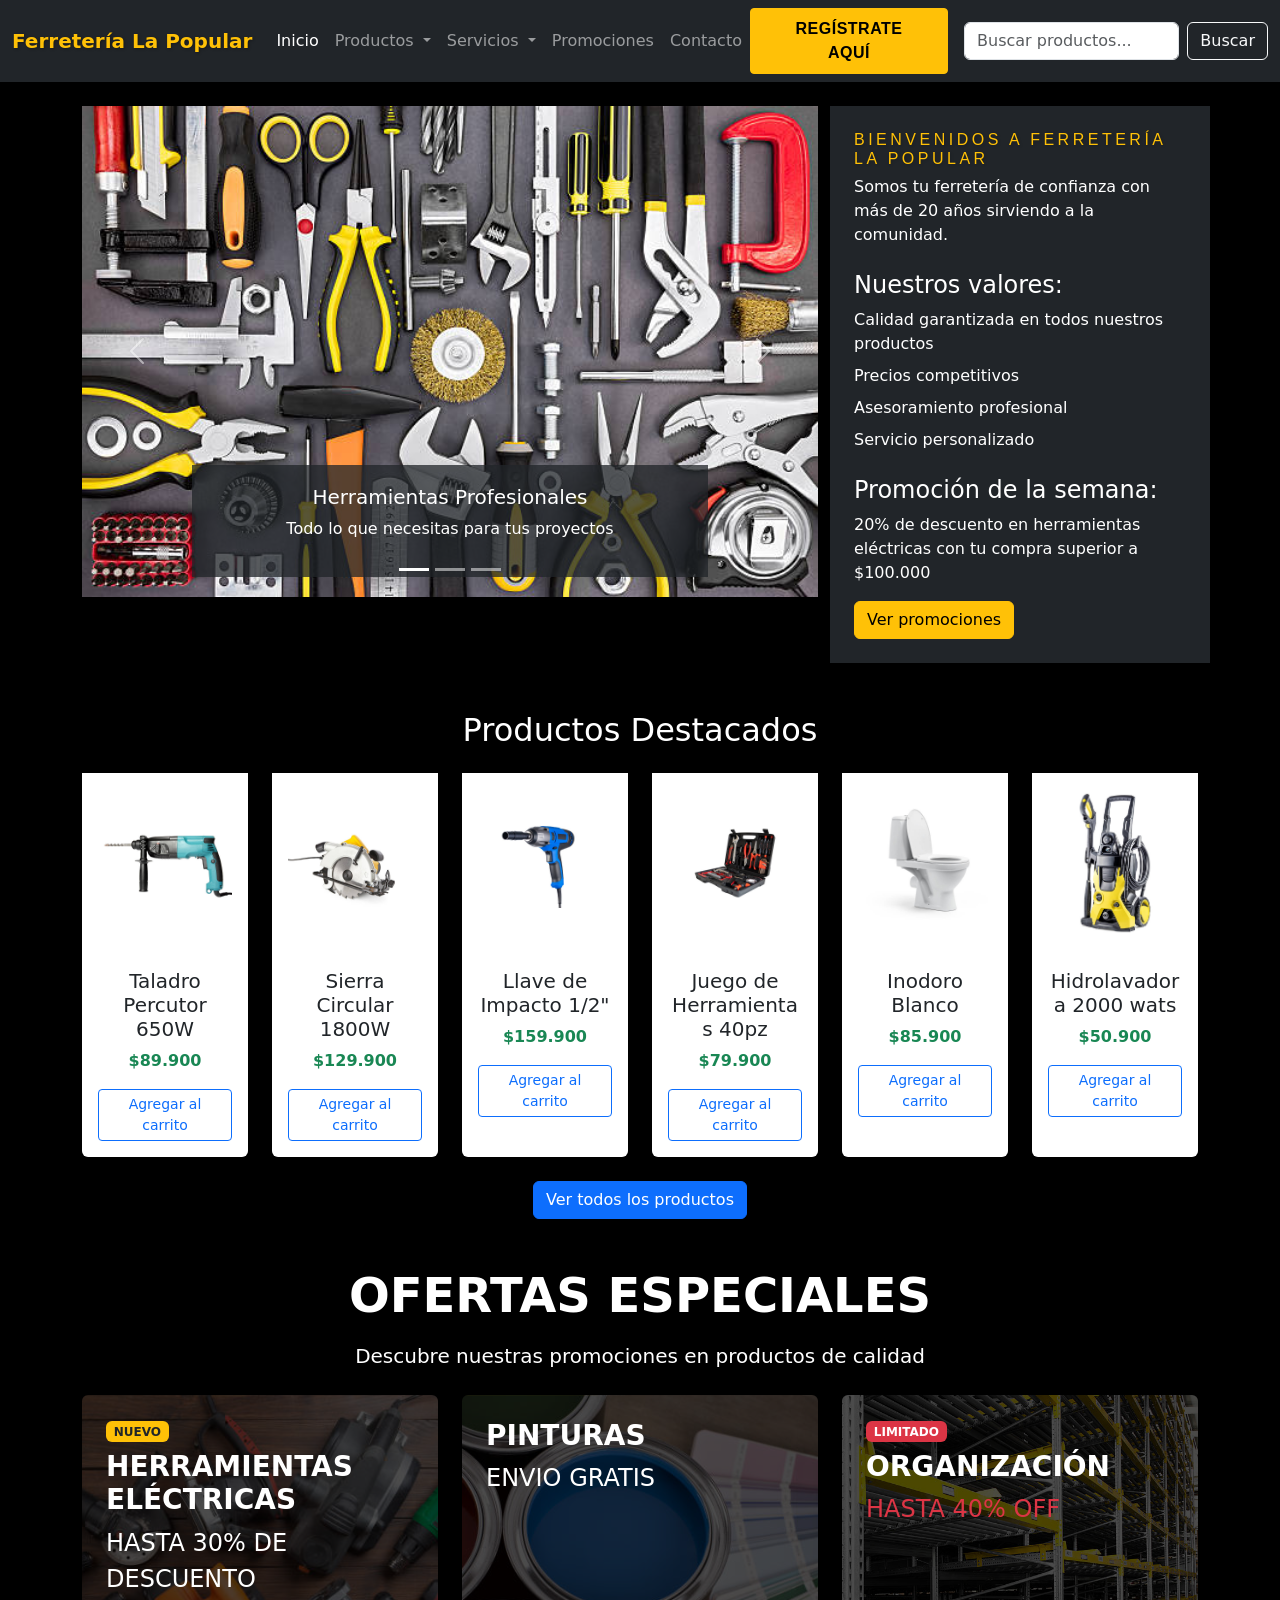
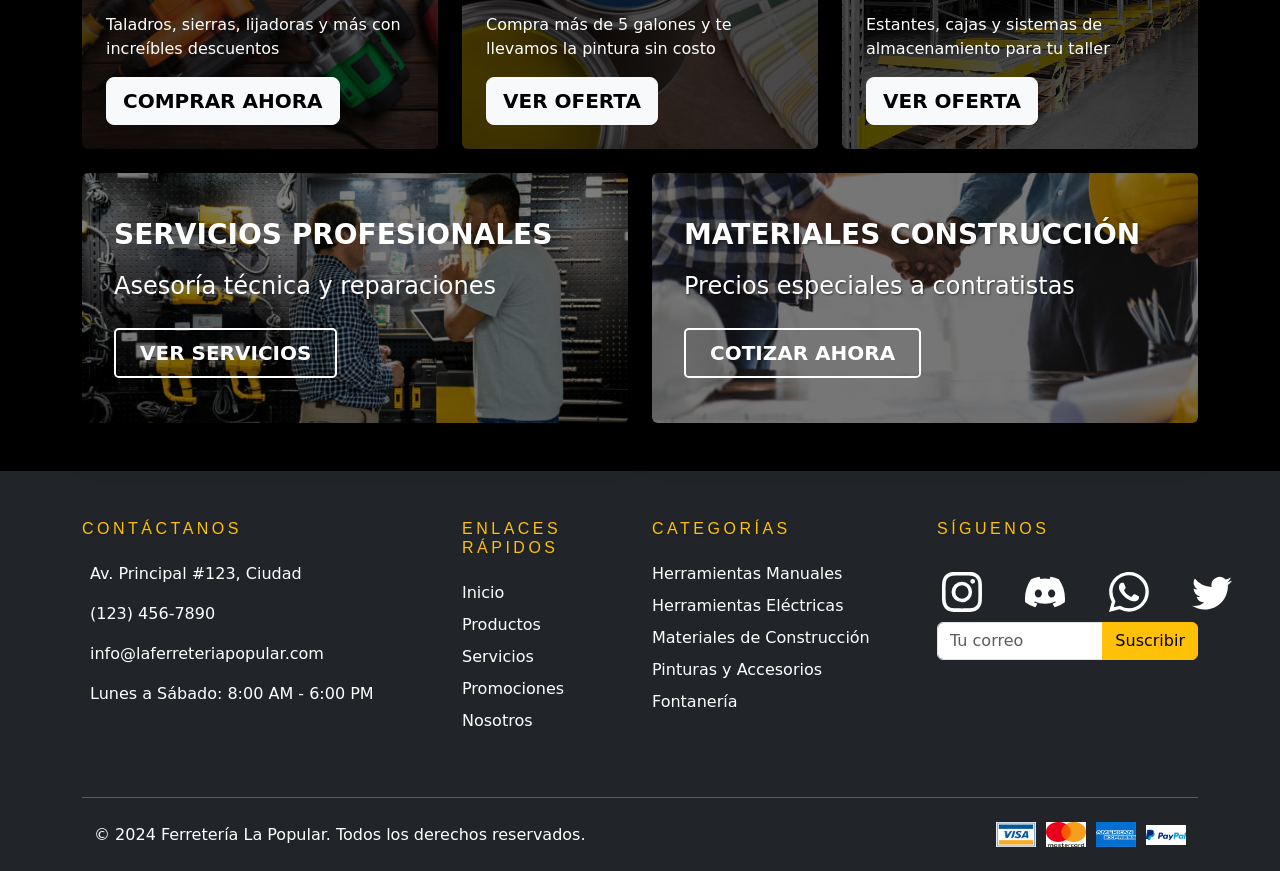
==== index.html @ 225c8e76 "mi primera pagina de ferreteria popular" ====
<!DOCTYPE html>
<html lang="en">
<head>
    <meta charset="UTF-8">
    <meta name="viewport" content="width=device-width, initial-scale=1.0">
    <title>Ferremateriales La Popular</title>
    <link href="https://cdn.jsdelivr.net/npm/bootstrap@5.3.3/dist/css/bootstrap.min.css" rel="stylesheet" integrity="sha384-QWTKZyjpPEjISv5WaRU9OFeRpok6YctnYmDr5pNlyT2bRjXh0JMhjY6hW+ALEwIH" crossorigin="anonymous">
    <link rel="stylesheet" href="./style.css">

</head>
<body style="background-color: #000000; color: #ffffff;"></body>
    <nav class="navbar navbar-expand-lg navbar-dark bg-dark">
        <div class="container-fluid">
            <a class="navbar-brand" href="#">Ferretería La Popular</a>
            <button class="navbar-toggler" type="button" data-bs-toggle="collapse" data-bs-target="#navbarSupportedContent" aria-controls="navbarSupportedContent" aria-expanded="false" aria-label="Toggle navigation">
                <span class="navbar-toggler-icon"></span>
            </button>
            <div class="collapse navbar-collapse" id="navbarSupportedContent">
                <ul class="navbar-nav me-auto mb-2 mb-lg-0">
                    <li class="nav-item">
                        <a class="nav-link active" aria-current="page" href="#">Inicio</a>
                    </li>
                    <li class="nav-item dropdown">
                        <a class="nav-link dropdown-toggle" href="#" role="button" data-bs-toggle="dropdown" aria-expanded="false">
                            Productos
                        </a>
                        <ul class="dropdown-menu">
                            <li><a class="dropdown-item" href="#">Herramientas manuales</a></li>
                            <li><a class="dropdown-item" href="#">Herramientas eléctricas</a></li>
                            <li><a class="dropdown-item" href="#">Materiales de construcción</a></li>
                            <li><hr class="dropdown-divider"></li>
                            <li><a class="dropdown-item" href="#">Pinturas</a></li>
                            <li><a class="dropdown-item" href="#">Fontanería</a></li>
                            <li><a class="dropdown-item" href="#">Electricidad</a></li>
                        </ul>
                    </li>
                    <li class="nav-item dropdown">
                        <a class="nav-link dropdown-toggle" href="#" role="button" data-bs-toggle="dropdown" aria-expanded="false">
                            Servicios
                        </a>
                        <ul class="dropdown-menu">
                            <li><a class="dropdown-item" href="#">Asesoramiento técnico</a></li>
                            <li><a class="dropdown-item" href="#">Corte de materiales</a></li>
                            <li><a class="dropdown-item" href="#">Entrega a domicilio</a></li>
                        </ul>
                    </li>
                    <li class="nav-item">
                        <a class="nav-link" href="#">Promociones</a>
                    </li>
                    <li class="nav-item">
                        <a class="nav-link" href="#">Contacto</a>
                    </li>
                </ul>
                <a href="./registro.html" class="btn-registro me-3">Regístrate aquí</a>
                <form class="d-flex" role="search">
                    <input class="form-control me-2" type="search" placeholder="Buscar productos..." aria-label="Search">
                    <button class="btn btn-outline-light" type="submit">Buscar</button>
                    
                </form>
            </div>
        </div>
    </nav>

    <div class="container mt-4">
        <div class="row">
            <div class="col-lg-8">
                <div id="ferreteriaCarousel" class="carousel slide" data-bs-ride="carousel">
                    <div class="carousel-indicators">
                        <button type="button" data-bs-target="#ferreteriaCarousel" data-bs-slide-to="0" class="active"></button>
                        <button type="button" data-bs-target="#ferreteriaCarousel" data-bs-slide-to="1"></button>
                        <button type="button" data-bs-target="#ferreteriaCarousel" data-bs-slide-to="2"></button>
                    </div>
                    <div class="carousel-inner">
                        <div class="carousel-item active">
                            <img src="./Img/img 2.jpg" class="d-block w-100" alt="Herramientas profesionales">
                            <div class="carousel-caption d-none d-md-block bg-dark bg-opacity-75">
                                <h5>Herramientas Profesionales</h5>
                                <p>Todo lo que necesitas para tus proyectos</p>
                            </div>
                        </div>
                        <div class="carousel-item">
                            <img src="./Img/img 3.jpg" class="d-block w-100" alt="Materiales de construcción">
                            <div class="carousel-caption d-none d-md-block bg-dark bg-opacity-75">
                                <h5>Materiales de Calidad</h5>
                                <p>Los mejores precios en materiales para construcción</p>
                            </div>
                        </div>
                        <div class="carousel-item">
                            <img src="./Img/img 1.jpg" class="d-block w-100" alt="Atención al cliente">
                            <div class="carousel-caption d-none d-md-block bg-dark bg-opacity-75">
                                <h5>Asesoría Especializada</h5>
                                <p>Nuestros expertos te guiarán en tu compra</p>
                            </div>
                        </div>
                    </div>
                    <button class="carousel-control-prev" type="button" data-bs-target="#ferreteriaCarousel" data-bs-slide="prev">
                        <span class="carousel-control-prev-icon"></span>
                    </button>
                    <button class="carousel-control-next" type="button" data-bs-target="#ferreteriaCarousel" data-bs-slide="next">
                        <span class="carousel-control-next-icon"></span>
                    </button>
                </div>
            </div>
            

            <div class="col-lg-4 bg-dark text-white p-4">
                <h2 class="text-warning">Bienvenidos a Ferretería La Popular</h2>
                <p>Somos tu ferretería de confianza con más de 20 años sirviendo a la comunidad.</p>
                
                <div class="mt-4">
                    <h4><i class="bi bi-check-circle-fill text-warning"></i> Nuestros valores:</h4>
                    <ul class="list-unstyled">
                        <li class="mb-2"><i class="bi bi-check text-warning"></i> Calidad garantizada en todos nuestros productos</li>
                        <li class="mb-2"><i class="bi bi-check text-warning"></i> Precios competitivos</li>
                        <li class="mb-2"><i class="bi bi-check text-warning"></i> Asesoramiento profesional</li>
                        <li class="mb-2"><i class="bi bi-check text-warning"></i> Servicio personalizado</li>
                    </ul>
                </div>
                
                <div class="mt-4">
                    <h4><i class="bi bi-star-fill text-warning"></i> Promoción de la semana:</h4>
                    <p>20% de descuento en herramientas eléctricas con tu compra superior a $100.000</p>
                    <button class="btn btn-warning">Ver promociones</button>
                </div>
            </div>
        </div>
    </div>


<div class="container my-5">
    <h2 class="text-center mb-4">Productos Destacados</h2>
    <div class="row row-cols-1 row-cols-sm-2 row-cols-md-3 row-cols-lg-4 row-cols-xl-6 g-4">
        <div class="col">
            <div class="card h-100 border-0 shadow-sm">
                <div class="bg-white p-3 text-center" style="height: 180px;">
                    <img src="./Img/img 4.jpg" class="img-fluid h-100" alt="Taladro percutor" style="object-fit: contain;">
                </div>
                <div class="card-body text-center">
                    <h5 class="card-title">Taladro Percutor 650W</h5>
                    <p class="text-success fw-bold">$89.900</p>
                    <button class="btn btn-sm btn-outline-primary">Agregar al carrito</button>
                </div>
            </div>
        </div>


        <div class="col">
            <div class="card h-100 border-0 shadow-sm">
                <div class="bg-white p-3 text-center" style="height: 180px;">
                    <img src="./Img/img 5.jpg" class="img-fluid h-100" alt="Sierra circular" style="object-fit: contain;">
                </div>
                <div class="card-body text-center">
                    <h5 class="card-title">Sierra Circular 1800W</h5>
                    <p class="text-success fw-bold">$129.900</p>
                    <button class="btn btn-sm btn-outline-primary">Agregar al carrito</button>
                </div>
            </div>
        </div>


        <div class="col">
            <div class="card h-100 border-0 shadow-sm">
                <div class="bg-white p-3 text-center" style="height: 180px;">
                    <img src="./Img/img 6.jpg" class="img-fluid h-100" alt="Llave de impacto" style="object-fit: contain;">
                </div>
                <div class="card-body text-center">
                    <h5 class="card-title">Llave de Impacto 1/2"</h5>
                    <p class="text-success fw-bold">$159.900</p>
                    <button class="btn btn-sm btn-outline-primary">Agregar al carrito</button>
                </div>
            </div>
        </div>


        <div class="col">
            <div class="card h-100 border-0 shadow-sm">
                <div class="bg-white p-3 text-center" style="height: 180px;">
                    <img src="./Img/img 7.jpg" class="img-fluid h-100" alt="Juego de herramientas" style="object-fit: contain;">
                </div>
                <div class="card-body text-center">
                    <h5 class="card-title">Juego de Herramientas 40pz</h5>
                    <p class="text-success fw-bold">$79.900</p>
                    <button class="btn btn-sm btn-outline-primary">Agregar al carrito</button>
                </div>
            </div>
        </div>


        <div class="col">
            <div class="card h-100 border-0 shadow-sm">
                <div class="bg-white p-3 text-center" style="height: 180px;">
                    <img src="./Img/img 8.jpg" class="img-fluid h-100" alt="Pintura blanca" style="object-fit: contain;">
                </div>
                <div class="card-body text-center">
                    <h5 class="card-title">Inodoro Blanco</h5>
                    <p class="text-success fw-bold">$85.900</p>
                    <button class="btn btn-sm btn-outline-primary">Agregar al carrito</button>
                </div>
            </div>
        </div>


        <div class="col">
            <div class="card h-100 border-0 shadow-sm">
                <div class="bg-white p-3 text-center" style="height: 180px;">
                    <img src="./Img/img 9.jpg" class="img-fluid h-100" alt="Cinta métrica" style="object-fit: contain;">
                </div>
                <div class="card-body text-center">
                    <h5 class="card-title">Hidrolavadora 2000 wats</h5>
                    <p class="text-success fw-bold">$50.900</p>
                    <button class="btn btn-sm btn-outline-primary">Agregar al carrito</button>
                </div>
            </div>
        </div>
    </div>
    
    <div class="text-center mt-4">
        <button class="btn btn-primary">Ver todos los productos</button>
    </div>
</div>

<div class="container my-5">
    <div class="text-center mb-4">
        <h2 class="titulo-ofertas">Ofertas Especiales</h2>
        <p class="lead">Descubre nuestras promociones en productos de calidad</p>
    </div>


    <div class="row g-4">
        <!-- Oferta 1 -->
        <div class="col-md-6 col-lg-4">
            <div class="card card-herramientas1 h-100 text-white">
                <div class="card-body d-flex flex-column justify-content-between p-4">
                    <div>
                        <span class="badge bg-warning text-dark mb-2">NUEVO</span>
                        <h3 class="fw-bold text-uppercase">Herramientas Eléctricas</h3>
                        <p class="fs-4">HASTA 30% DE DESCUENTO</p>
                    </div>
                    <div>
                        <p class="mb-3">Taladros, sierras, lijadoras y más con increíbles descuentos</p>
                        <a href="#" class="btn btn-light btn-lg text-uppercase fw-bold">Comprar Ahora</a>
                    </div>
                </div>
            </div>
        </div>

        
        <div class="col-md-6 col-lg-4">
            <div class="card card-herramientas2 h-100 text-white">
                <div class="card-body d-flex flex-column justify-content-between p-4">
                    <div>
                        <h3 class="fw-bold text-uppercase">Pinturas</h3>
                        <p class="fs-4">ENVIO GRATIS</p>
                    </div>
                    <div>
                        <p class="mb-3">Compra más de 5 galones y te llevamos la pintura sin costo</p>
                        <a href="#" class="btn btn-light btn-lg text-uppercase fw-bold">Ver Oferta</a>
                    </div>
                </div>
            </div>
        </div>

        
        <div class="col-md-6 col-lg-4">
            <div class="card card-herramientas3 h-100 text-white">
                <div class="card-body d-flex flex-column justify-content-between p-4">
                    <div>
                        <span class="badge bg-danger mb-2">LIMITADO</span>
                        <h3 class="fw-bold text-uppercase">Organización</h3>
                        <p class="fs-4 text-danger">HASTA 40% OFF</p>
                    </div>
                    <div>
                        <p class="mb-3">Estantes, cajas y sistemas de almacenamiento para tu taller</p>
                        <a href="#" class="btn btn-light btn-lg text-uppercase fw-bold">Ver Oferta</a>
                    </div>
                </div>
            </div>
        </div>

        
        <div class="col-md-6 col-lg-6">
            <div class="card card-servicios">
                <div class="card-body">
                    <h3 class="card-title">Servicios Profesionales</h3>
                    <p class="card-text">Asesoría técnica y reparaciones</p>
                    <a href="#" class="card-button">Ver Servicios</a>
                </div>
            </div>
        </div>

        
        <div class="col-md-6 col-lg-6">
            <div class="card card-materiales">
                <div class="card-body">
                    <h3 class="card-title">Materiales Construcción</h3>
                    <p class="card-text">Precios especiales a contratistas</p>
                    <a href="#" class="card-button">Cotizar Ahora</a>
                </div>
            </div>
        </div>
    </div>
</div>


<footer class="bg-dark text-white pt-5 pb-4">
    <div class="container">
        <div class="row">
            <div class="col-md-4 mb-4">
                <h5 class="text-warning mb-4">CONTÁCTANOS</h5>
                <ul class="list-unstyled">
                    <li class="mb-3">
                        <i class="bi bi-geo-alt-fill text-warning me-2"></i>
                        Av. Principal #123, Ciudad
                    </li>
                    <li class="mb-3">
                        <i class="bi bi-telephone-fill text-warning me-2"></i>
                        (123) 456-7890
                    </li>
                    <li class="mb-3">
                        <i class="bi bi-envelope-fill text-warning me-2"></i>
                        info@laferreteriapopular.com
                    </li>
                    <li class="mb-3">
                        <i class="bi bi-clock-fill text-warning me-2"></i>
                        Lunes a Sábado: 8:00 AM - 6:00 PM
                    </li>
                </ul>
            </div>

            
            <div class="col-md-2 mb-4">
                <h5 class="text-warning mb-4">ENLACES RÁPIDOS</h5>
                <ul class="list-unstyled">
                    <li class="mb-2"><a href="#" class="text-white text-decoration-none">Inicio</a></li>
                    <li class="mb-2"><a href="#" class="text-white text-decoration-none">Productos</a></li>
                    <li class="mb-2"><a href="#" class="text-white text-decoration-none">Servicios</a></li>
                    <li class="mb-2"><a href="#" class="text-white text-decoration-none">Promociones</a></li>
                    <li class="mb-2"><a href="#" class="text-white text-decoration-none">Nosotros</a></li>
                </ul>
            </div>

            
            <div class="col-md-3 mb-4">
                <h5 class="text-warning mb-4">CATEGORÍAS</h5>
                <ul class="list-unstyled">
                    <li class="mb-2"><a href="#" class="text-white text-decoration-none">Herramientas Manuales</a></li>
                    <li class="mb-2"><a href="#" class="text-white text-decoration-none">Herramientas Eléctricas</a></li>
                    <li class="mb-2"><a href="#" class="text-white text-decoration-none">Materiales de Construcción</a></li>
                    <li class="mb-2"><a href="#" class="text-white text-decoration-none">Pinturas y Accesorios</a></li>
                    <li class="mb-2"><a href="#" class="text-white text-decoration-none">Fontanería</a></li>
                </ul>
            </div>

           
            <div class="col-md-3 mb-4">
                <h5 class="text-warning mb-4">SÍGUENOS</h5>
                <div class="redsocial">
                    <a class="social-link1">
                        <svg viewBox="0 0 16 16" class="bi bi-instagram" fill="currentColor" height="16" width="16" xmlns="http://www.w3.org/2000/svg" style="color: white"> <path fill="white" d="M8 0C5.829 0 5.556.01 4.703.048 3.85.088 3.269.222 2.76.42a3.917 3.917 0 0 0-1.417.923A3.927 3.927 0 0 0 .42 2.76C.222 3.268.087 3.85.048 4.7.01 5.555 0 5.827 0 8.001c0 2.172.01 2.444.048 3.297.04.852.174 1.433.372 1.942.205.526.478.972.923 1.417.444.445.89.719 1.416.923.51.198 1.09.333 1.942.372C5.555 15.99 5.827 16 8 16s2.444-.01 3.298-.048c.851-.04 1.434-.174 1.943-.372a3.916 3.916 0 0 0 1.416-.923c.445-.445.718-.891.923-1.417.197-.509.332-1.09.372-1.942C15.99 10.445 16 10.173 16 8s-.01-2.445-.048-3.299c-.04-.851-.175-1.433-.372-1.941a3.926 3.926 0 0 0-.923-1.417A3.911 3.911 0 0 0 13.24.42c-.51-.198-1.092-.333-1.943-.372C10.443.01 10.172 0 7.998 0h.003zm-.717 1.442h.718c2.136 0 2.389.007 3.232.046.78.035 1.204.166 1.486.275.373.145.64.319.92.599.28.28.453.546.598.92.11.281.24.705.275 1.485.039.843.047 1.096.047 3.231s-.008 2.389-.047 3.232c-.035.78-.166 1.203-.275 1.485a2.47 2.47 0 0 1-.599.919c-.28.28-.546.453-.92.598-.28.11-.704.24-1.485.276-.843.038-1.096.047-3.232.047s-2.39-.009-3.233-.047c-.78-.036-1.203-.166-1.485-.276a2.478 2.478 0 0 1-.92-.598 2.48 2.48 0 0 1-.6-.92c-.109-.281-.24-.705-.275-1.485-.038-.843-.046-1.096-.046-3.233 0-2.136.008-2.388.046-3.231.036-.78.166-1.204.276-1.486.145-.373.319-.64.599-.92.28-.28.546-.453.92-.598.282-.11.705-.24 1.485-.276.738-.034 1.024-.044 2.515-.045v.002zm4.988 1.328a.96.96 0 1 0 0 1.92.96.96 0 0 0 0-1.92zm-4.27 1.122a4.109 4.109 0 1 0 0 8.217 4.109 4.109 0 0 0 0-8.217zm0 1.441a2.667 2.667 0 1 1 0 5.334 2.667 2.667 0 0 1 0-5.334z"></path> </svg>
                      </a>
                    
                    
                    <a class="social-link3">
                        <svg viewBox="0 0 16 16" class="bi bi-discord" fill="currentColor" height="16" width="16" xmlns="http://www.w3.org/2000/svg" style="color: white"> <path fill="white" d="M13.545 2.907a13.227 13.227 0 0 0-3.257-1.011.05.05 0 0 0-.052.025c-.141.25-.297.577-.406.833a12.19 12.19 0 0 0-3.658 0 8.258 8.258 0 0 0-.412-.833.051.051 0 0 0-.052-.025c-1.125.194-2.22.534-3.257 1.011a.041.041 0 0 0-.021.018C.356 6.024-.213 9.047.066 12.032c.001.014.01.028.021.037a13.276 13.276 0 0 0 3.995 2.02.05.05 0 0 0 .056-.019c.308-.42.582-.863.818-1.329a.05.05 0 0 0-.01-.059.051.051 0 0 0-.018-.011 8.875 8.875 0 0 1-1.248-.595.05.05 0 0 1-.02-.066.051.051 0 0 1 .015-.019c.084-.063.168-.129.248-.195a.05.05 0 0 1 .051-.007c2.619 1.196 5.454 1.196 8.041 0a.052.052 0 0 1 .053.007c.08.066.164.132.248.195a.051.051 0 0 1-.004.085 8.254 8.254 0 0 1-1.249.594.05.05 0 0 0-.03.03.052.052 0 0 0 .003.041c.24.465.515.909.817 1.329a.05.05 0 0 0 .056.019 13.235 13.235 0 0 0 4.001-2.02.049.049 0 0 0 .021-.037c.334-3.451-.559-6.449-2.366-9.106a.034.034 0 0 0-.02-.019Zm-8.198 7.307c-.789 0-1.438-.724-1.438-1.612 0-.889.637-1.613 1.438-1.613.807 0 1.45.73 1.438 1.613 0 .888-.637 1.612-1.438 1.612Zm5.316 0c-.788 0-1.438-.724-1.438-1.612 0-.889.637-1.613 1.438-1.613.807 0 1.451.73 1.438 1.613 0 .888-.631 1.612-1.438 1.612Z"></path> </svg>
                      </a>
                    
                    
                    <a class="social-link4">
                        <svg viewBox="0 0 16 16" class="bi bi-whatsapp" fill="currentColor" height="16" width="16" xmlns="http://www.w3.org/2000/svg" style="color: white"> <path fill="white" d="M13.601 2.326A7.854 7.854 0 0 0 7.994 0C3.627 0 .068 3.558.064 7.926c0 1.399.366 2.76 1.057 3.965L0 16l4.204-1.102a7.933 7.933 0 0 0 3.79.965h.004c4.368 0 7.926-3.558 7.93-7.93A7.898 7.898 0 0 0 13.6 2.326zM7.994 14.521a6.573 6.573 0 0 1-3.356-.92l-.24-.144-2.494.654.666-2.433-.156-.251a6.56 6.56 0 0 1-1.007-3.505c0-3.626 2.957-6.584 6.591-6.584a6.56 6.56 0 0 1 4.66 1.931 6.557 6.557 0 0 1 1.928 4.66c-.004 3.639-2.961 6.592-6.592 6.592zm3.615-4.934c-.197-.099-1.17-.578-1.353-.646-.182-.065-.315-.099-.445.099-.133.197-.513.646-.627.775-.114.133-.232.148-.43.05-.197-.1-.836-.308-1.592-.985-.59-.525-.985-1.175-1.103-1.372-.114-.198-.011-.304.088-.403.087-.088.197-.232.296-.346.1-.114.133-.198.198-.33.065-.134.034-.248-.015-.347-.05-.099-.445-1.076-.612-1.47-.16-.389-.323-.335-.445-.34-.114-.007-.247-.007-.38-.007a.729.729 0 0 0-.529.247c-.182.198-.691.677-.691 1.654 0 .977.71 1.916.81 2.049.098.133 1.394 2.132 3.383 2.992.47.205.84.326 1.129.418.475.152.904.129 1.246.08.38-.058 1.171-.48 1.338-.943.164-.464.164-.86.114-.943-.049-.084-.182-.133-.38-.232z"></path> </svg>
                      </a>
                    
                    
                    <a class="social-link2">
                        <svg viewBox="0 0 16 16" class="bi bi-twitter" fill="currentColor" height="16" width="16" xmlns="http://www.w3.org/2000/svg" style="color: white"> <path fill="white" d="M5.026 15c6.038 0 9.341-5.003 9.341-9.334 0-.14 0-.282-.006-.422A6.685 6.685 0 0 0 16 3.542a6.658 6.658 0 0 1-1.889.518 3.301 3.301 0 0 0 1.447-1.817 6.533 6.533 0 0 1-2.087.793A3.286 3.286 0 0 0 7.875 6.03a9.325 9.325 0 0 1-6.767-3.429 3.289 3.289 0 0 0 1.018 4.382A3.323 3.323 0 0 1 .64 6.575v.045a3.288 3.288 0 0 0 2.632 3.218 3.203 3.203 0 0 1-.865.115 3.23 3.23 0 0 1-.614-.057 3.283 3.283 0 0 0 3.067 2.277A6.588 6.588 0 0 1 .78 13.58a6.32 6.32 0 0 1-.78-.045A9.344 9.344 0 0 0 5.026 15z"></path> </svg>              
                      </a>
                </div>
                
               
                <form>
                    <div class="input-group mb-3">
                        <input type="email" class="form-control" placeholder="Tu correo" aria-label="Tu correo">
                        <button class="btn btn-warning" type="button">Suscribir</button>
                    </div>
                </form>
            </div>
        </div>

        <hr class="my-4 bg-secondary">

        
        <div class="container">
            <div class="d-flex flex-wrap justify-content-between align-items-center">
                
                <div class="mb-2 mb-md-0">
                    <span class="text-white">© 2024 Ferretería La Popular. Todos los derechos reservados.</span>
                </div>
                
                
                <div class="d-flex align-items-center payment-methods">
                    <img src="./Img/visa.png" alt="Visa" class="img-payment">
                    <img src="./Img/mastercard.png" alt="Mastercard" class="img-payment">
                    <img src="./Img/american.png" alt="American Express" class="img-payment">
                    <img src="./Img/paypal.png" alt="PayPal" class="img-payment">
                </div>
            </div>
        </div>
    </div>
</footer>

<style>
    .social-icon {
        transition: transform 0.3s ease;
        display: inline-block;
    }
    .social-icon:hover {
        transform: scale(1.2);
    }
</style>
    


    <script src="https://cdn.jsdelivr.net/npm/bootstrap@5.3.3/dist/js/bootstrap.bundle.min.js" integrity="sha384-YvpcrYf0tY3lHB60NNkmXc5s9fDVZLESaAA55NDzOxhy9GkcIdslK1eN7N6jIeHz" crossorigin="anonymous"></script>
</body>
</html>
---- style.css ----
title {
    display: none; /
}


.navbar-brand {
    font-weight: 800;
    color: #ffc107 !important; 
    text-shadow: 1px 1px 3px rgba(0, 0, 0, 0.3); 
}


h1.titulo-principal {
    font-weight: 800;
    color: #ffc107;
    font-family: 'Arial Black', sans-serif; 
}

.btn-registro {
    display: inline-block;
    padding: 0.5rem 1.5rem;
    font-weight: 600;
    font-size: 1rem;
    text-align: center;
    text-decoration: none;
    border-radius: 0.25rem;
    transition: all 0.3s ease;
    
    
    color: #000 !important;
    background-color: #ffc107;
    border: 1px solid #ffc107;
    
   
    font-family: 'Segoe UI', Tahoma, Geneva, Verdana, sans-serif;
    text-transform: uppercase;
    letter-spacing: 0.5px;
}

.btn-registro:hover {
    background-color: #ffca28;
    border-color: #ffca28;
    color: #000 !important;
    transform: translateY(-1px);
    box-shadow: 0 4px 8px rgba(0, 0, 0, 0.1);
}


.navbar .d-flex {
    align-items: center;
}

.text-warning{font-family: 'Poppins', sans-serif;
    font-weight: 300;
    font-size: 1rem;
    color: #333;
    text-transform: uppercase;
    letter-spacing: 3.5px;
    text-shadow: 1px 1px 3px rgba(0,0,0,0.2);
    margin-bottom: 2%;
}

.titulo-ofertas {
    font-size: 3rem;       
    font-weight: 700;      
    text-transform: uppercase; 
    margin-bottom: 1rem;   
    font-family: system-ui, -apple-system, "Segoe UI", Roboto, "Helvetica Neue", Arial, sans-serif; 
    line-height: 1.2;       
    color: inherit;        
  }

 
.card-herramientas1 {
    min-height: 300px;
    background: linear-gradient(rgba(0, 0, 0, 0.7), rgba(0, 0, 0, 0.7)), 
                url(./Img/herramientas\ electricas\ fondo.jpg);
    background-size: cover;
    background-position: center;
    border: none !important;
    box-shadow: 0 1rem 3rem rgba(0, 0, 0, 0.175) !important;
}

.card-herramientas2 {
    min-height: 300px;
    background: linear-gradient(rgba(0, 0, 0, 0.7), rgba(0, 0, 0, 0.7)), 
                url(./Img/Pinturas\ fondo2.jpg);
    background-size: cover;
    background-position: center;
    border: none !important;
    box-shadow: 0 1rem 3rem rgba(0, 0, 0, 0.175) !important;
}

.card-herramientas3 {
    min-height: 300px;
    background: linear-gradient(rgba(0, 0, 0, 0.7), rgba(0, 0, 0, 0.7)), 
                url(./Img/estantes\ fondo3.jpg);
    background-size: cover;
    background-position: center;
    border: none !important;
    box-shadow: 0 1rem 3rem rgba(0, 0, 0, 0.175) !important;
}

.card-servicios {
    min-height: 250px;
    border: none;
    box-shadow: 0 1rem 3rem rgba(0, 0, 0, 0.175);
    color: white;
    background: linear-gradient(rgba(0, 0, 0, 0.5), rgba(0, 0, 0, 0.5)), 
                url('./Img/aseoria\ fondo1.jpg');
    background-size: cover;
    background-position: center;
    display: flex;
}

.card-servicios .card-body {
    display: flex;
    flex-direction: column;
    justify-content: center;
    padding: 2rem;
}

.card-servicios .card-title {
    font-weight: 700;
    text-transform: uppercase;
    font-size: 1.75rem;
    margin-bottom: 1rem;
}

.card-servicios .card-text {
    font-size: 1.5rem;
    margin-bottom: 1.5rem;
}

.card-servicios .card-button {
    display: inline-block;
    padding: 0.5rem 1.5rem;
    font-size: 1.25rem;
    font-weight: 700;
    text-transform: uppercase;
    color: white;
    background-color: transparent;
    border: 2px solid white;
    border-radius: 0.3rem;
    text-decoration: none;
    align-self: flex-start;
    transition: all 0.3s ease;
}

.card-servicios .card-button:hover {
    background-color: white;
    color: black;
}


.card-materiales {
    min-height: 250px;
    border: none;
    box-shadow: 0 1rem 3rem rgba(0, 0, 0, 0.175);
    color: white;
    background: linear-gradient(rgba(0, 0, 0, 0.5), rgba(0, 0, 0, 0.5)), 
                url('./Img/contratistas\ fondo2.jpg');
    background-size: cover;
    background-position: center;
    display: flex;
    transition: transform 0.3s ease; 
}

.card-materiales:hover {
    transform: translateY(-5px); 
}

.card-materiales .card-body {
    display: flex;
    flex-direction: column;
    justify-content: center;
    padding: 2rem;
}

.card-materiales .card-title {
    font-weight: 700;
    text-transform: uppercase;
    font-size: 1.75rem;
    margin-bottom: 1rem;
    text-shadow: 1px 1px 3px rgba(0, 0, 0, 0.5); 
}

.card-materiales .card-text {
    font-size: 1.5rem;
    margin-bottom: 1.5rem;
    text-shadow: 1px 1px 2px rgba(0, 0, 0, 0.5); 
}

.card-materiales .card-button {
    display: inline-block;
    padding: 0.5rem 1.5rem;
    font-size: 1.25rem;
    font-weight: 700;
    text-transform: uppercase;
    color: white;
    background-color: transparent;
    border: 2px solid white;
    border-radius: 0.3rem;
    text-decoration: none;
    align-self: flex-start;
    transition: all 0.3s ease;
}

.card-materiales .card-button:hover {
    background-color: white;
    color: #333; 
    box-shadow: 0 0 10px rgba(255, 255, 255, 0.5);
}

.redsocial {
    display: flex;
    justify-content: space-between; 
    align-items: center;
    height: 60px;
    width: 300px; 
    gap: 20px; 
}

.redsocial a {
    display: inline-flex;
    align-items: center;
    justify-content: center;
    width: 50px; 
    height: 50px; 
    transition: transform 0.3s ease;
}

.redsocial a:hover {
    transform: scale(1.1); 
}

.redsocial svg {
    width: 40px; 
    height: 40px; 
}


.social-link1 svg {
    fill: #1877f2; 
}

.social-link2 svg {
    fill: #25D366; 
}

.social-link3 svg {
    
    fill: url(#instagram-gradient);
}

.social-link4 svg {
    fill: #000000; 
}

.payment-methods {
    gap: 10px; 
}

.img-payment {
    width: 40px; 
    height: auto;
    max-height: 25px;
    transition: opacity 0.3s ease;
}

.img-payment:hover {
    opacity: 0.8; 
}
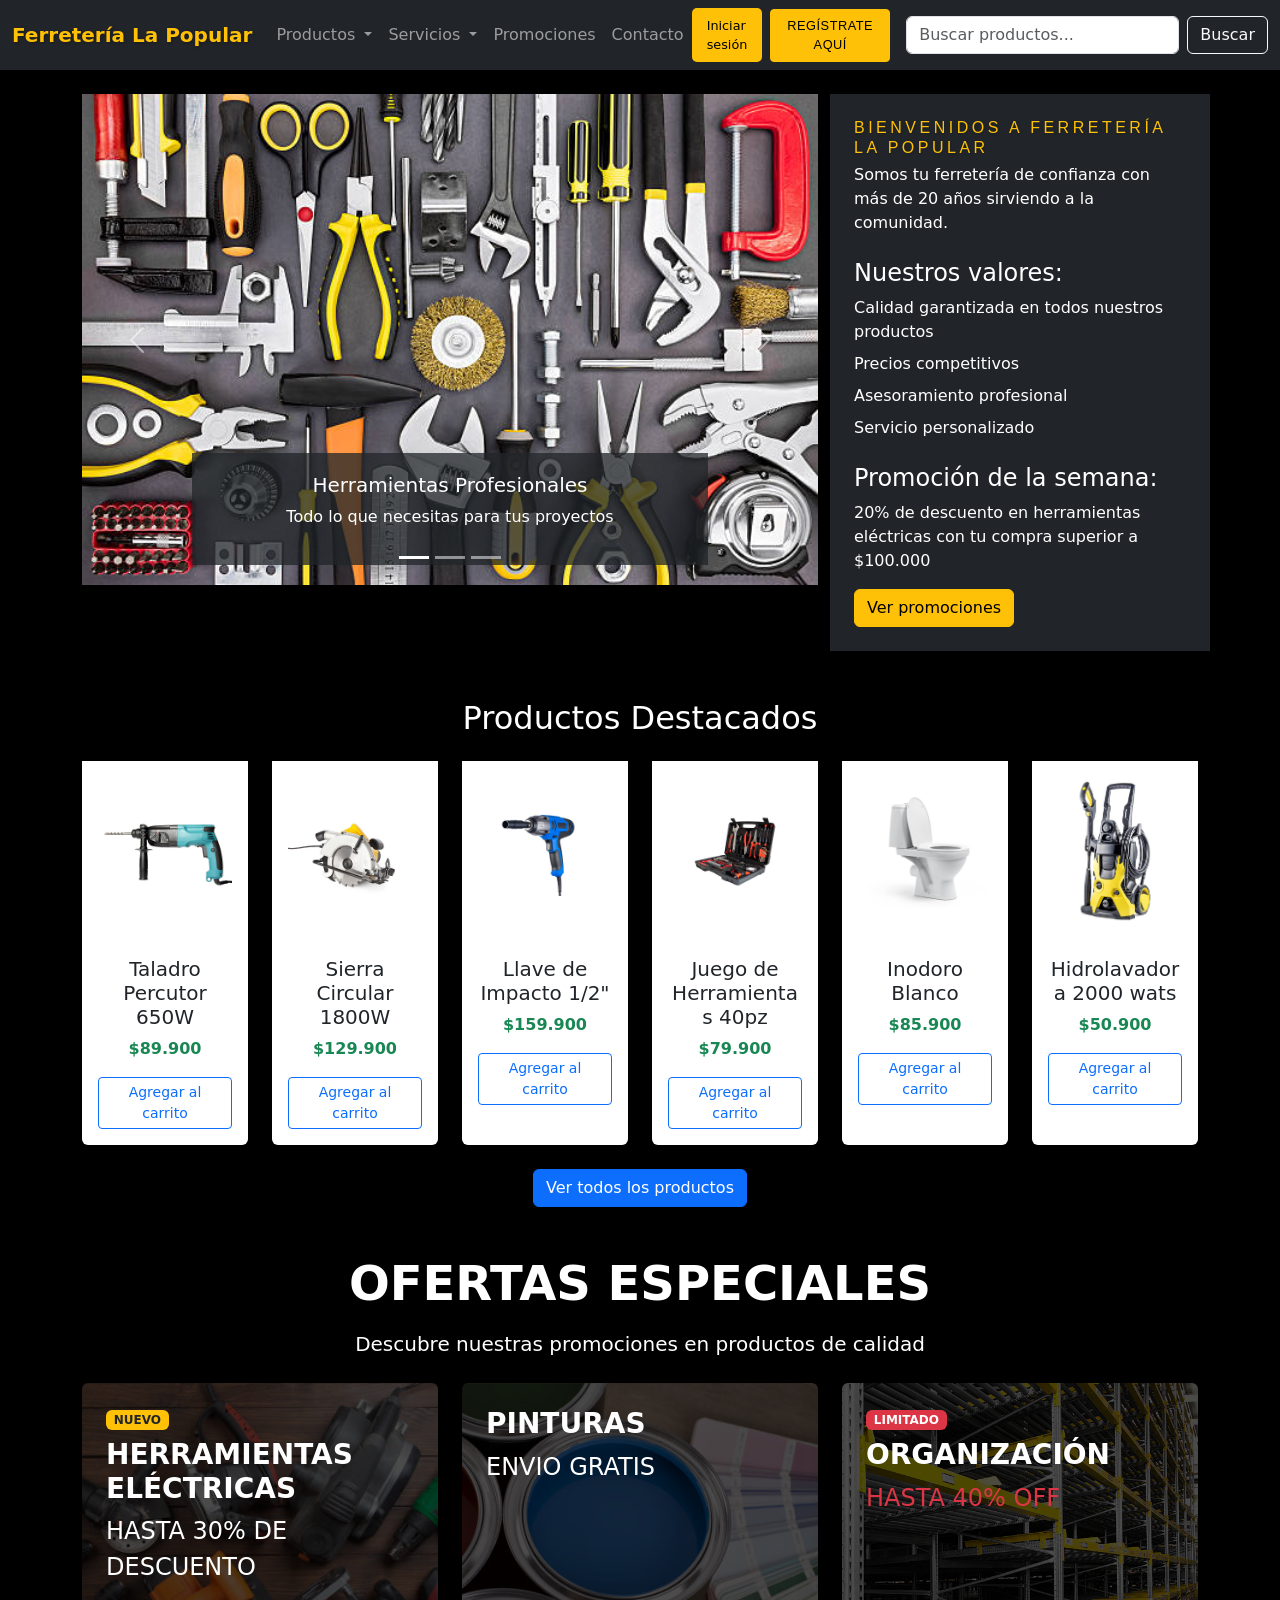
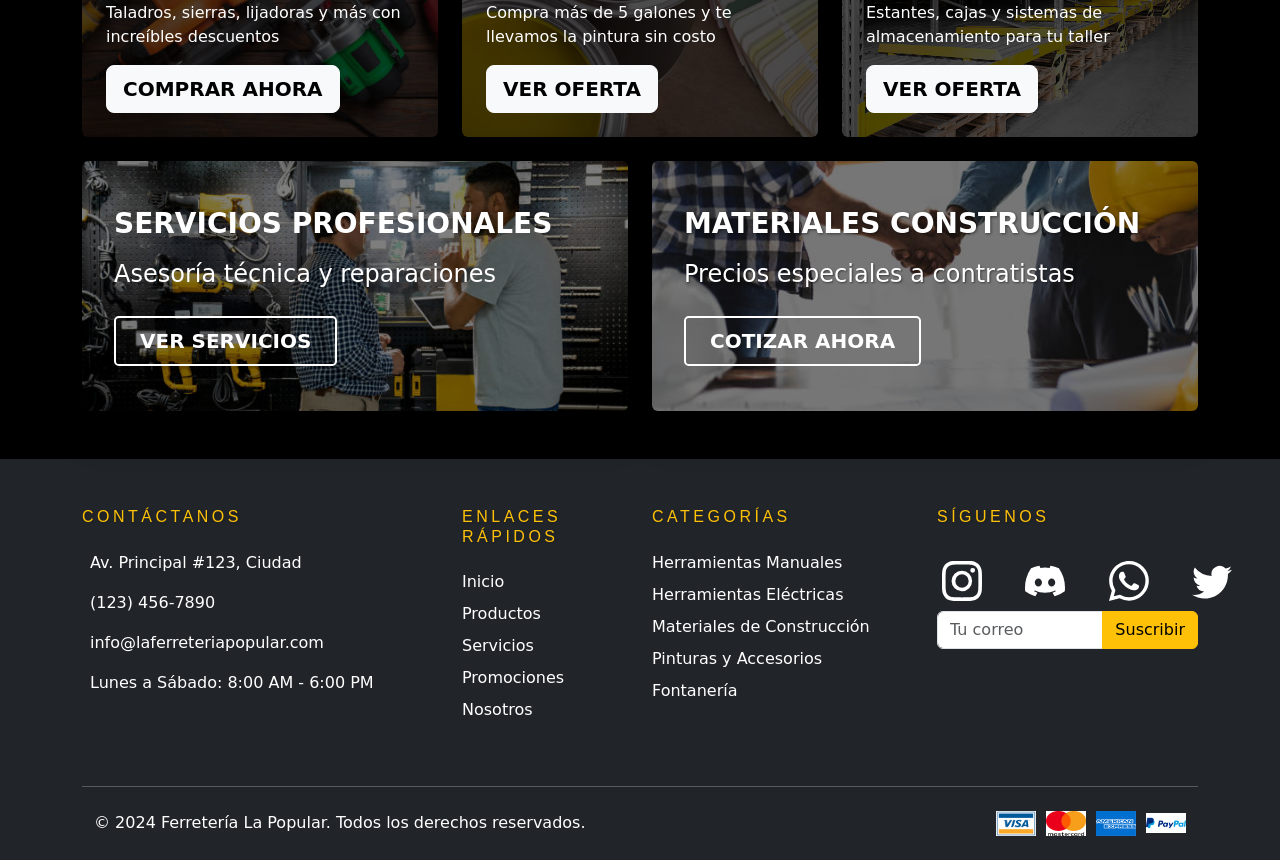
==== commit f0f9e8af: "ultima version" ====
--- a/index.html
+++ b/index.html
@@ -17,9 +17,6 @@
             </button>
             <div class="collapse navbar-collapse" id="navbarSupportedContent">
                 <ul class="navbar-nav me-auto mb-2 mb-lg-0">
-                    <li class="nav-item">
-                        <a class="nav-link active" aria-current="page" href="#">Inicio</a>
-                    </li>
                     <li class="nav-item dropdown">
                         <a class="nav-link dropdown-toggle" href="#" role="button" data-bs-toggle="dropdown" aria-expanded="false">
                             Productos
@@ -51,8 +48,10 @@
                         <a class="nav-link" href="#">Contacto</a>
                     </li>
                 </ul>
-                <a href="./registro.html" class="btn-registro me-3">Regístrate aquí</a>
-                <form class="d-flex" role="search">
+                <div class="d-flex align-items-center">
+                    <a href="./iniciosesionmodif.html" class="btn-inicio-sesion me-2">Iniciar sesión</a>
+                    <a href="./registro.html" class="btn-registro me-3">Regístrate aquí</a>
+                </div>
                     <input class="form-control me-2" type="search" placeholder="Buscar productos..." aria-label="Search">
                     <button class="btn btn-outline-light" type="submit">Buscar</button>
                     
@@ -60,7 +59,7 @@
             </div>
         </div>
     </nav>
-
+     
     <div class="container mt-4">
         <div class="row">
             <div class="col-lg-8">
@@ -102,7 +101,6 @@
                 </div>
             </div>
             
-
             <div class="col-lg-4 bg-dark text-white p-4">
                 <h2 class="text-warning">Bienvenidos a Ferretería La Popular</h2>
                 <p>Somos tu ferretería de confianza con más de 20 años sirviendo a la comunidad.</p>
@@ -126,7 +124,6 @@
         </div>
     </div>
 
-
 <div class="container my-5">
     <h2 class="text-center mb-4">Productos Destacados</h2>
     <div class="row row-cols-1 row-cols-sm-2 row-cols-md-3 row-cols-lg-4 row-cols-xl-6 g-4">
@@ -215,7 +212,7 @@
     </div>
     
     <div class="text-center mt-4">
-        <button class="btn btn-primary">Ver todos los productos</button>
+        <a href="./productos.html" class="btn btn-primary">Ver todos los productos</a>
     </div>
 </div>
 
@@ -227,7 +224,7 @@
 
 
     <div class="row g-4">
-        <!-- Oferta 1 -->
+        
         <div class="col-md-6 col-lg-4">
             <div class="card card-herramientas1 h-100 text-white">
                 <div class="card-body d-flex flex-column justify-content-between p-4">
--- a/style.css
+++ b/style.css
@@ -16,11 +16,29 @@
     font-family: 'Arial Black', sans-serif; 
 }
 
+/* Estilos para los botones de registro e inicio de sesión */
+
+
+.btn-inicio-sesion {
+    background-color: #ffc107;
+    color: rgb(0, 0, 0);
+    padding: 8px 15px;
+    border-radius: 5px;
+    text-decoration: none;
+    font-weight: 500;
+    transition: background-color 0.3s;
+    font-size: 0.8rem;
+}
+
+.btn-inicio-sesion:hover {
+    background-color: #ffdfdf;
+}
+
 .btn-registro {
     display: inline-block;
-    padding: 0.5rem 1.5rem;
-    font-weight: 600;
-    font-size: 1rem;
+    padding: 0.4rem 1rem;
+    font-weight: 500;
+    font-size: 0.8rem;
     text-align: center;
     text-decoration: none;
     border-radius: 0.25rem;
@@ -38,13 +56,8 @@
 }
 
 .btn-registro:hover {
-    background-color: #ffca28;
-    border-color: #ffca28;
-    color: #000 !important;
-    transform: translateY(-1px);
-    box-shadow: 0 4px 8px rgba(0, 0, 0, 0.1);
-}
-
+    background-color: #ffdfdf;
+}
 
 .navbar .d-flex {
     align-items: center;
